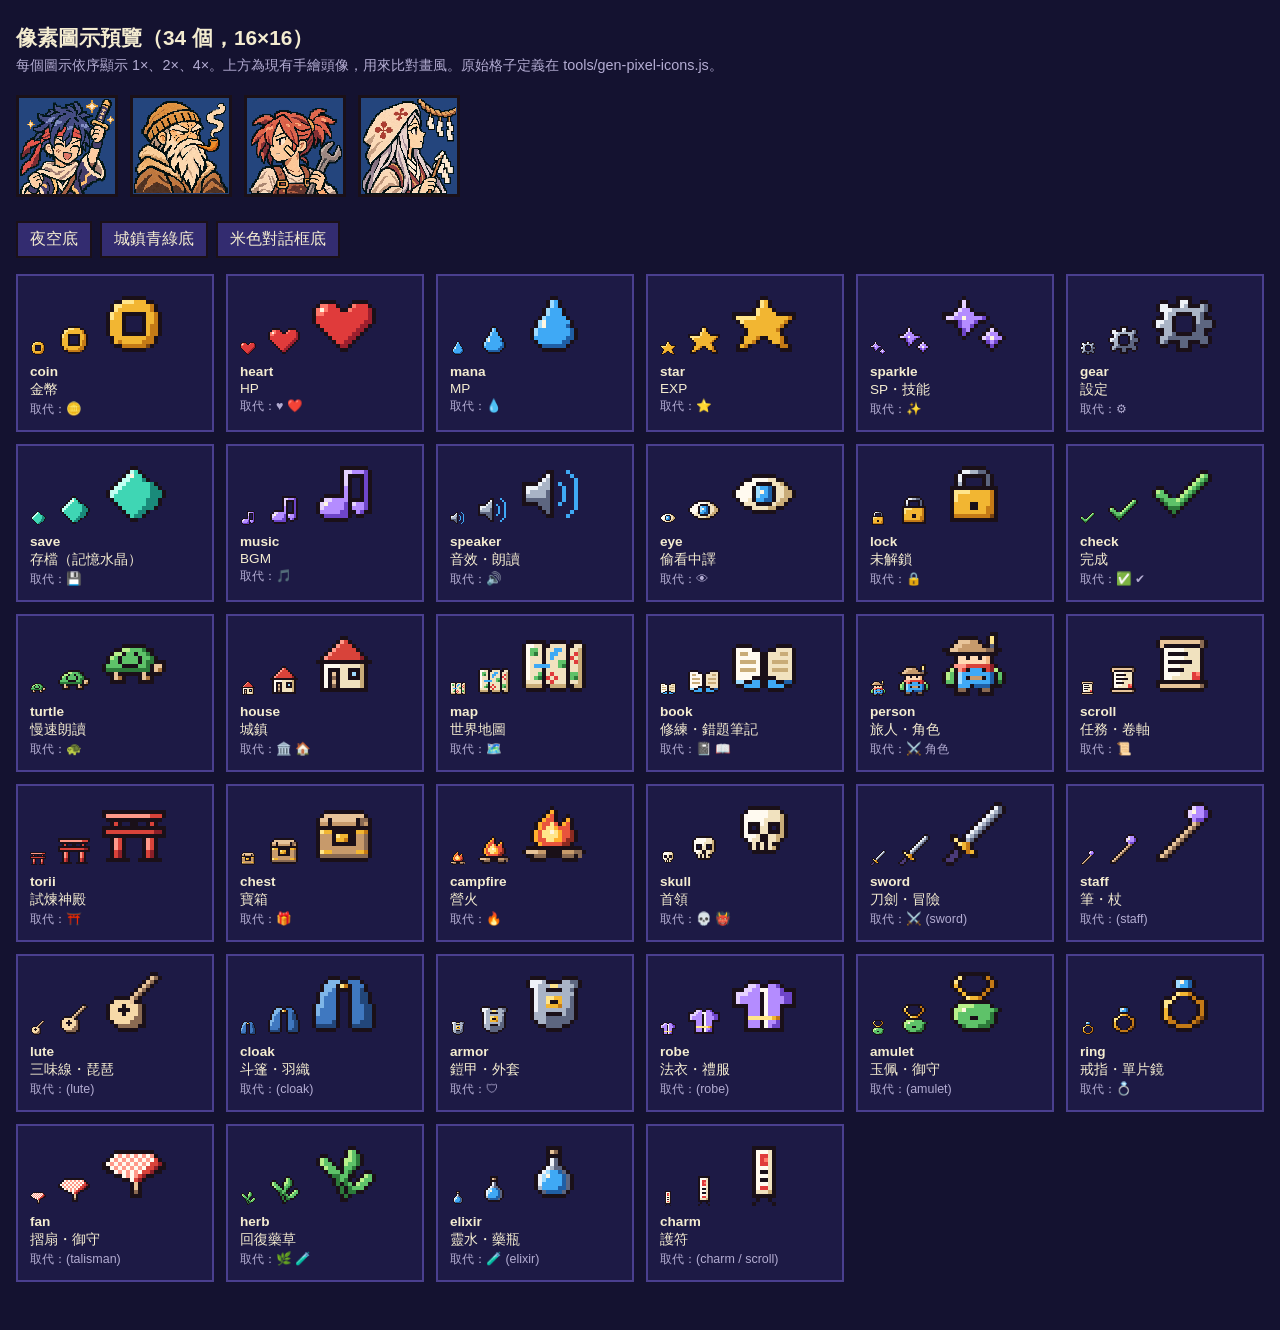
==== assets/icons/preview.html @ 7d0afa0a "feat: 以統一的像素圖示取代 UI emoji，並新增怪物生圖提示詞 - 新增 tools/gen-pixel-icons.js：以 16×16 字元格子定義圖示，產生   assets/icon" ====
<!doctype html>
<html lang="zh-Hant">
<head>
<meta charset="utf-8">
<meta name="viewport" content="width=device-width, initial-scale=1">
<title>言霊の旅・像素圖示預覽</title>
<style>
  :root { color-scheme: dark; }
  body { margin: 0; padding: 24px 16px 48px; background: #141230; color: #f4ecd0; font-family: "Yu Gothic UI", "Microsoft JhengHei", sans-serif; }
  h1 { margin: 0 0 4px; font-size: 1.3rem; }
  p.note { margin: 0 0 20px; color: #b3acd2; font-size: .9rem; }
  .portraits { display: flex; flex-wrap: wrap; gap: 12px; margin-bottom: 24px; align-items: flex-end; }
  .portraits img { width: 96px; height: 96px; image-rendering: pixelated; background: #24457d; border: 3px solid #1a1018; }
  .bg-toggle { margin-bottom: 16px; display: flex; gap: 8px; flex-wrap: wrap; }
  .bg-toggle button { font: inherit; padding: 6px 12px; background: #332c70; color: #f4ecd0; border: 2px solid #1a1018; cursor: pointer; }
  .grid { display: grid; grid-template-columns: repeat(auto-fill, minmax(190px, 1fr)); gap: 12px; }
  .cell { margin: 0; padding: 12px; background: #1d1a45; border: 2px solid #4a3f8f; }
  body.teal .cell { background: #1d5753; border-color: #2a7470; }
  body.light .cell { background: #f4ecd0; border-color: #c9bf9c; color: #1a1018; }
  .sizes { display: flex; align-items: flex-end; gap: 12px; min-height: 68px; }
  .sizes img { image-rendering: pixelated; }
  figcaption { display: flex; flex-direction: column; gap: 2px; margin-top: 8px; font-size: .85rem; }
  figcaption .was { color: #b3acd2; font-size: .78rem; }
  body.light figcaption .was { color: #6b5f88; }
</style>
</head>
<body>
  <h1>像素圖示預覽（34 個，16×16）</h1>
  <p class="note">每個圖示依序顯示 1×、2×、4×。上方為現有手繪頭像，用來比對畫風。原始格子定義在 tools/gen-pixel-icons.js。</p>
  <div class="portraits">
    <img src="../portraits/hero_swordsman.webp" alt="">
    <img src="../portraits/npc_mayor.webp" alt="">
    <img src="../portraits/npc_merchant.webp" alt="">
    <img src="../portraits/npc_priest.webp" alt="">
  </div>
  <div class="bg-toggle">
    <button type="button" onclick="document.body.className=''">夜空底</button>
    <button type="button" onclick="document.body.className='teal'">城鎮青綠底</button>
    <button type="button" onclick="document.body.className='light'">米色對話框底</button>
  </div>
  <div class="grid">
      <figure class="cell">
        <div class="sizes">
          <img src="coin.svg" width="16" height="16" alt="">
          <img src="coin.svg" width="32" height="32" alt="">
          <img src="coin.svg" width="64" height="64" alt="coin">
        </div>
        <figcaption><b>coin</b><span>金幣</span><span class="was">取代：🪙</span></figcaption>
      </figure>
      <figure class="cell">
        <div class="sizes">
          <img src="heart.svg" width="16" height="16" alt="">
          <img src="heart.svg" width="32" height="32" alt="">
          <img src="heart.svg" width="64" height="64" alt="heart">
        </div>
        <figcaption><b>heart</b><span>HP</span><span class="was">取代：♥ ❤️</span></figcaption>
      </figure>
      <figure class="cell">
        <div class="sizes">
          <img src="mana.svg" width="16" height="16" alt="">
          <img src="mana.svg" width="32" height="32" alt="">
          <img src="mana.svg" width="64" height="64" alt="mana">
        </div>
        <figcaption><b>mana</b><span>MP</span><span class="was">取代：💧</span></figcaption>
      </figure>
      <figure class="cell">
        <div class="sizes">
          <img src="star.svg" width="16" height="16" alt="">
          <img src="star.svg" width="32" height="32" alt="">
          <img src="star.svg" width="64" height="64" alt="star">
        </div>
        <figcaption><b>star</b><span>EXP</span><span class="was">取代：⭐</span></figcaption>
      </figure>
      <figure class="cell">
        <div class="sizes">
          <img src="sparkle.svg" width="16" height="16" alt="">
          <img src="sparkle.svg" width="32" height="32" alt="">
          <img src="sparkle.svg" width="64" height="64" alt="sparkle">
        </div>
        <figcaption><b>sparkle</b><span>SP・技能</span><span class="was">取代：✨</span></figcaption>
      </figure>
      <figure class="cell">
        <div class="sizes">
          <img src="gear.svg" width="16" height="16" alt="">
          <img src="gear.svg" width="32" height="32" alt="">
          <img src="gear.svg" width="64" height="64" alt="gear">
        </div>
        <figcaption><b>gear</b><span>設定</span><span class="was">取代：⚙</span></figcaption>
      </figure>
      <figure class="cell">
        <div class="sizes">
          <img src="save.svg" width="16" height="16" alt="">
          <img src="save.svg" width="32" height="32" alt="">
          <img src="save.svg" width="64" height="64" alt="save">
        </div>
        <figcaption><b>save</b><span>存檔（記憶水晶）</span><span class="was">取代：💾</span></figcaption>
      </figure>
      <figure class="cell">
        <div class="sizes">
          <img src="music.svg" width="16" height="16" alt="">
          <img src="music.svg" width="32" height="32" alt="">
          <img src="music.svg" width="64" height="64" alt="music">
        </div>
        <figcaption><b>music</b><span>BGM</span><span class="was">取代：🎵</span></figcaption>
      </figure>
      <figure class="cell">
        <div class="sizes">
          <img src="speaker.svg" width="16" height="16" alt="">
          <img src="speaker.svg" width="32" height="32" alt="">
          <img src="speaker.svg" width="64" height="64" alt="speaker">
        </div>
        <figcaption><b>speaker</b><span>音效・朗讀</span><span class="was">取代：🔊</span></figcaption>
      </figure>
      <figure class="cell">
        <div class="sizes">
          <img src="eye.svg" width="16" height="16" alt="">
          <img src="eye.svg" width="32" height="32" alt="">
          <img src="eye.svg" width="64" height="64" alt="eye">
        </div>
        <figcaption><b>eye</b><span>偷看中譯</span><span class="was">取代：👁</span></figcaption>
      </figure>
      <figure class="cell">
        <div class="sizes">
          <img src="lock.svg" width="16" height="16" alt="">
          <img src="lock.svg" width="32" height="32" alt="">
          <img src="lock.svg" width="64" height="64" alt="lock">
        </div>
        <figcaption><b>lock</b><span>未解鎖</span><span class="was">取代：🔒</span></figcaption>
      </figure>
      <figure class="cell">
        <div class="sizes">
          <img src="check.svg" width="16" height="16" alt="">
          <img src="check.svg" width="32" height="32" alt="">
          <img src="check.svg" width="64" height="64" alt="check">
        </div>
        <figcaption><b>check</b><span>完成</span><span class="was">取代：✅ ✔</span></figcaption>
      </figure>
      <figure class="cell">
        <div class="sizes">
          <img src="turtle.svg" width="16" height="16" alt="">
          <img src="turtle.svg" width="32" height="32" alt="">
          <img src="turtle.svg" width="64" height="64" alt="turtle">
        </div>
        <figcaption><b>turtle</b><span>慢速朗讀</span><span class="was">取代：🐢</span></figcaption>
      </figure>
      <figure class="cell">
        <div class="sizes">
          <img src="house.svg" width="16" height="16" alt="">
          <img src="house.svg" width="32" height="32" alt="">
          <img src="house.svg" width="64" height="64" alt="house">
        </div>
        <figcaption><b>house</b><span>城鎮</span><span class="was">取代：🏛️ 🏠</span></figcaption>
      </figure>
      <figure class="cell">
        <div class="sizes">
          <img src="map.svg" width="16" height="16" alt="">
          <img src="map.svg" width="32" height="32" alt="">
          <img src="map.svg" width="64" height="64" alt="map">
        </div>
        <figcaption><b>map</b><span>世界地圖</span><span class="was">取代：🗺️</span></figcaption>
      </figure>
      <figure class="cell">
        <div class="sizes">
          <img src="book.svg" width="16" height="16" alt="">
          <img src="book.svg" width="32" height="32" alt="">
          <img src="book.svg" width="64" height="64" alt="book">
        </div>
        <figcaption><b>book</b><span>修練・錯題筆記</span><span class="was">取代：📓 📖</span></figcaption>
      </figure>
      <figure class="cell">
        <div class="sizes">
          <img src="person.svg" width="16" height="16" alt="">
          <img src="person.svg" width="32" height="32" alt="">
          <img src="person.svg" width="64" height="64" alt="person">
        </div>
        <figcaption><b>person</b><span>旅人・角色</span><span class="was">取代：⚔️ 角色</span></figcaption>
      </figure>
      <figure class="cell">
        <div class="sizes">
          <img src="scroll.svg" width="16" height="16" alt="">
          <img src="scroll.svg" width="32" height="32" alt="">
          <img src="scroll.svg" width="64" height="64" alt="scroll">
        </div>
        <figcaption><b>scroll</b><span>任務・卷軸</span><span class="was">取代：📜</span></figcaption>
      </figure>
      <figure class="cell">
        <div class="sizes">
          <img src="torii.svg" width="16" height="16" alt="">
          <img src="torii.svg" width="32" height="32" alt="">
          <img src="torii.svg" width="64" height="64" alt="torii">
        </div>
        <figcaption><b>torii</b><span>試煉神殿</span><span class="was">取代：⛩️</span></figcaption>
      </figure>
      <figure class="cell">
        <div class="sizes">
          <img src="chest.svg" width="16" height="16" alt="">
          <img src="chest.svg" width="32" height="32" alt="">
          <img src="chest.svg" width="64" height="64" alt="chest">
        </div>
        <figcaption><b>chest</b><span>寶箱</span><span class="was">取代：🎁</span></figcaption>
      </figure>
      <figure class="cell">
        <div class="sizes">
          <img src="campfire.svg" width="16" height="16" alt="">
          <img src="campfire.svg" width="32" height="32" alt="">
          <img src="campfire.svg" width="64" height="64" alt="campfire">
        </div>
        <figcaption><b>campfire</b><span>營火</span><span class="was">取代：🔥</span></figcaption>
      </figure>
      <figure class="cell">
        <div class="sizes">
          <img src="skull.svg" width="16" height="16" alt="">
          <img src="skull.svg" width="32" height="32" alt="">
          <img src="skull.svg" width="64" height="64" alt="skull">
        </div>
        <figcaption><b>skull</b><span>首領</span><span class="was">取代：💀 👹</span></figcaption>
      </figure>
      <figure class="cell">
        <div class="sizes">
          <img src="sword.svg" width="16" height="16" alt="">
          <img src="sword.svg" width="32" height="32" alt="">
          <img src="sword.svg" width="64" height="64" alt="sword">
        </div>
        <figcaption><b>sword</b><span>刀劍・冒險</span><span class="was">取代：⚔️ (sword)</span></figcaption>
      </figure>
      <figure class="cell">
        <div class="sizes">
          <img src="staff.svg" width="16" height="16" alt="">
          <img src="staff.svg" width="32" height="32" alt="">
          <img src="staff.svg" width="64" height="64" alt="staff">
        </div>
        <figcaption><b>staff</b><span>筆・杖</span><span class="was">取代：(staff)</span></figcaption>
      </figure>
      <figure class="cell">
        <div class="sizes">
          <img src="lute.svg" width="16" height="16" alt="">
          <img src="lute.svg" width="32" height="32" alt="">
          <img src="lute.svg" width="64" height="64" alt="lute">
        </div>
        <figcaption><b>lute</b><span>三味線・琵琶</span><span class="was">取代：(lute)</span></figcaption>
      </figure>
      <figure class="cell">
        <div class="sizes">
          <img src="cloak.svg" width="16" height="16" alt="">
          <img src="cloak.svg" width="32" height="32" alt="">
          <img src="cloak.svg" width="64" height="64" alt="cloak">
        </div>
        <figcaption><b>cloak</b><span>斗篷・羽織</span><span class="was">取代：(cloak)</span></figcaption>
      </figure>
      <figure class="cell">
        <div class="sizes">
          <img src="armor.svg" width="16" height="16" alt="">
          <img src="armor.svg" width="32" height="32" alt="">
          <img src="armor.svg" width="64" height="64" alt="armor">
        </div>
        <figcaption><b>armor</b><span>鎧甲・外套</span><span class="was">取代：🛡</span></figcaption>
      </figure>
      <figure class="cell">
        <div class="sizes">
          <img src="robe.svg" width="16" height="16" alt="">
          <img src="robe.svg" width="32" height="32" alt="">
          <img src="robe.svg" width="64" height="64" alt="robe">
        </div>
        <figcaption><b>robe</b><span>法衣・禮服</span><span class="was">取代：(robe)</span></figcaption>
      </figure>
      <figure class="cell">
        <div class="sizes">
          <img src="amulet.svg" width="16" height="16" alt="">
          <img src="amulet.svg" width="32" height="32" alt="">
          <img src="amulet.svg" width="64" height="64" alt="amulet">
        </div>
        <figcaption><b>amulet</b><span>玉佩・御守</span><span class="was">取代：(amulet)</span></figcaption>
      </figure>
      <figure class="cell">
        <div class="sizes">
          <img src="ring.svg" width="16" height="16" alt="">
          <img src="ring.svg" width="32" height="32" alt="">
          <img src="ring.svg" width="64" height="64" alt="ring">
        </div>
        <figcaption><b>ring</b><span>戒指・單片鏡</span><span class="was">取代：💍</span></figcaption>
      </figure>
      <figure class="cell">
        <div class="sizes">
          <img src="fan.svg" width="16" height="16" alt="">
          <img src="fan.svg" width="32" height="32" alt="">
          <img src="fan.svg" width="64" height="64" alt="fan">
        </div>
        <figcaption><b>fan</b><span>摺扇・御守</span><span class="was">取代：(talisman)</span></figcaption>
      </figure>
      <figure class="cell">
        <div class="sizes">
          <img src="herb.svg" width="16" height="16" alt="">
          <img src="herb.svg" width="32" height="32" alt="">
          <img src="herb.svg" width="64" height="64" alt="herb">
        </div>
        <figcaption><b>herb</b><span>回復藥草</span><span class="was">取代：🌿 🧪</span></figcaption>
      </figure>
      <figure class="cell">
        <div class="sizes">
          <img src="elixir.svg" width="16" height="16" alt="">
          <img src="elixir.svg" width="32" height="32" alt="">
          <img src="elixir.svg" width="64" height="64" alt="elixir">
        </div>
        <figcaption><b>elixir</b><span>靈水・藥瓶</span><span class="was">取代：🧪 (elixir)</span></figcaption>
      </figure>
      <figure class="cell">
        <div class="sizes">
          <img src="charm.svg" width="16" height="16" alt="">
          <img src="charm.svg" width="32" height="32" alt="">
          <img src="charm.svg" width="64" height="64" alt="charm">
        </div>
        <figcaption><b>charm</b><span>護符</span><span class="was">取代：(charm / scroll)</span></figcaption>
      </figure>
  </div>
</body>
</html>
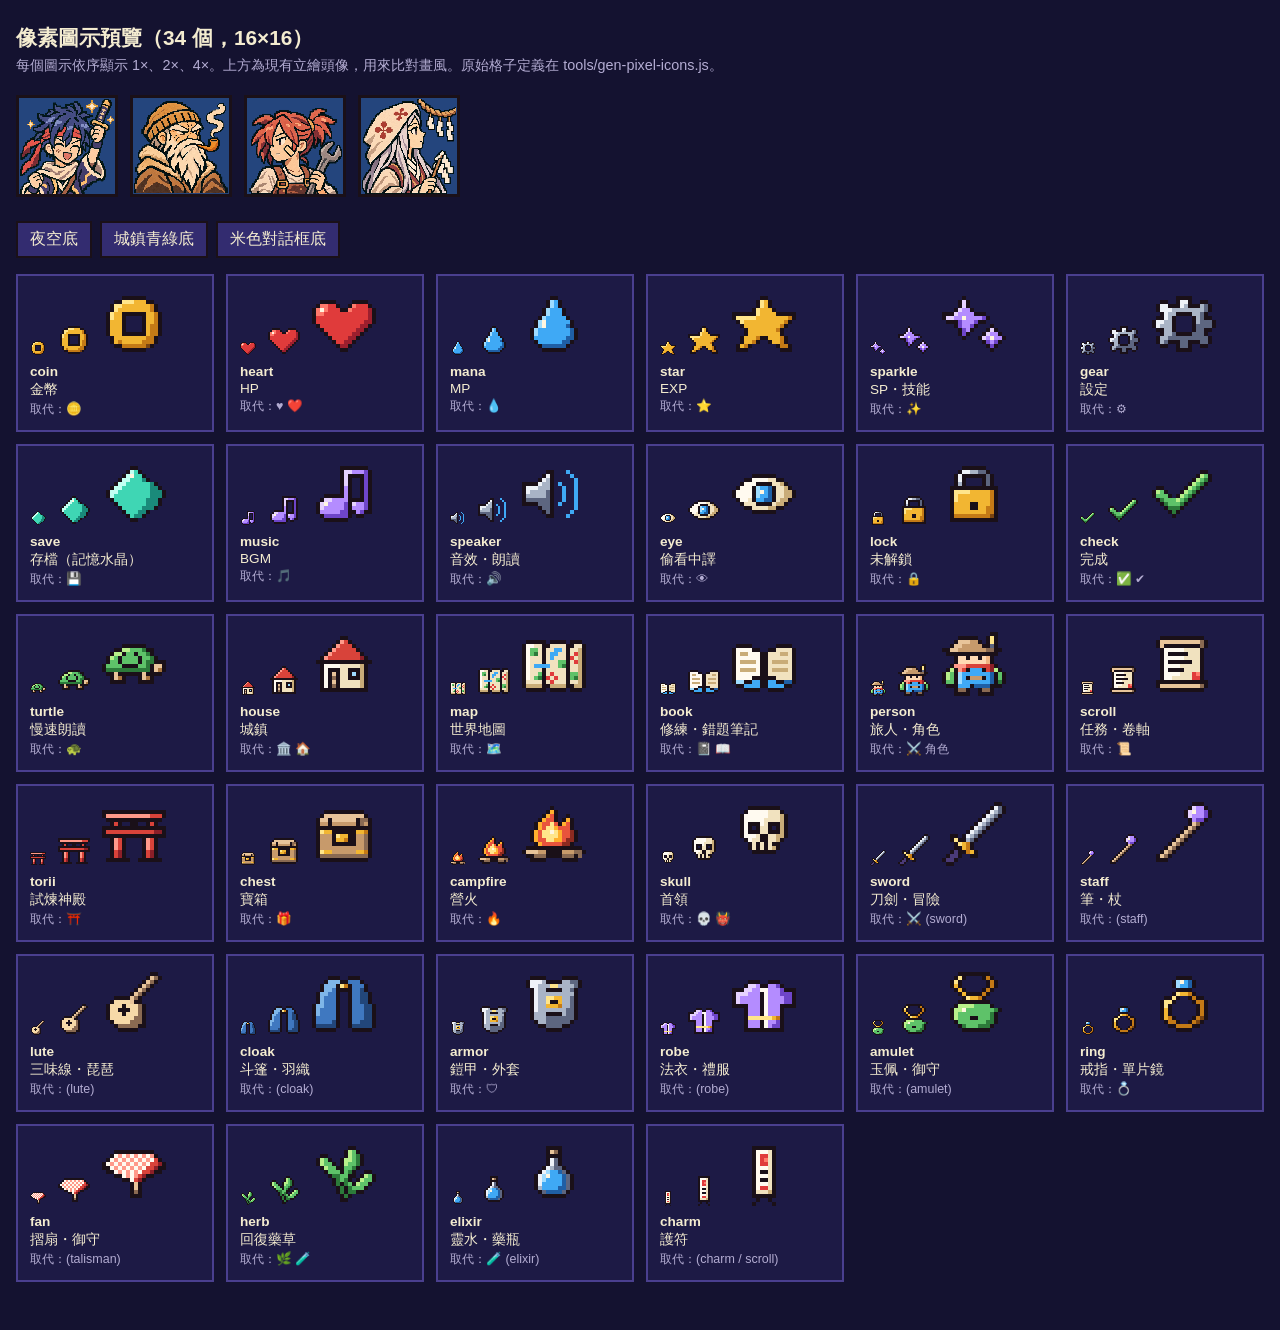
==== commit fdbd00c6: "docs: 移除「手繪」的不實描述（立繪為生成圖） README、CHANGELOG、QA_REPORT 與圖示預覽頁的「手繪」改為中性的「像素立繪」等描述。  Co-Authored-By: Cla" ====
--- a/assets/icons/preview.html
+++ b/assets/icons/preview.html
@@ -26,7 +26,7 @@
 </head>
 <body>
   <h1>像素圖示預覽（34 個，16×16）</h1>
-  <p class="note">每個圖示依序顯示 1×、2×、4×。上方為現有手繪頭像，用來比對畫風。原始格子定義在 tools/gen-pixel-icons.js。</p>
+  <p class="note">每個圖示依序顯示 1×、2×、4×。上方為現有立繪頭像，用來比對畫風。原始格子定義在 tools/gen-pixel-icons.js。</p>
   <div class="portraits">
     <img src="../portraits/hero_swordsman.webp" alt="">
     <img src="../portraits/npc_mayor.webp" alt="">
